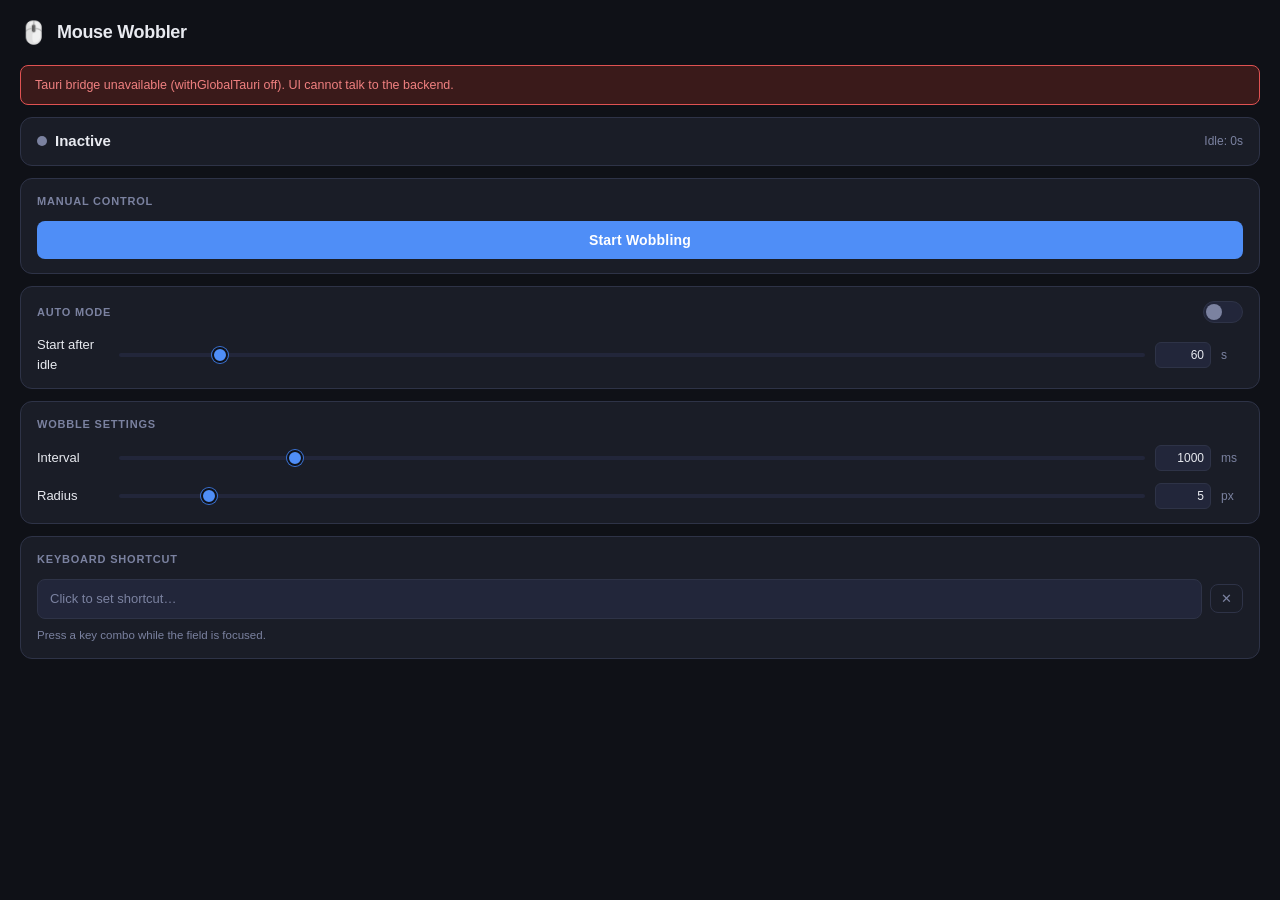
==== ui/index.html @ 999ea003 "chore: initial commit — Tauri v2 mouse wobbler + release CI Add GitHub Actions workflow to build App" ====
<!DOCTYPE html>
<html lang="en">
<head>
  <meta charset="UTF-8" />
  <meta name="viewport" content="width=device-width, initial-scale=1.0" />
  <title>Mouse Wobbler</title>
  <link rel="stylesheet" href="styles.css" />
</head>
<body>
  <div class="app">
    <!-- Header -->
    <header>
      <div class="header-icon">🖱️</div>
      <h1>Mouse Wobbler</h1>
    </header>

    <!-- Error banner -->
    <div id="error-banner" class="error-banner hidden">
      <span id="error-text"></span>
    </div>

    <!-- Status card -->
    <div class="card status-card">
      <div class="status-row">
        <div class="status-dot-wrap">
          <span id="status-dot" class="dot dot-inactive"></span>
          <span id="status-label">Inactive</span>
        </div>
        <div id="idle-display" class="idle-display">Idle: 0s</div>
      </div>
    </div>

    <!-- Manual toggle -->
    <div class="card">
      <div class="card-title">Manual Control</div>
      <button id="main-btn" class="main-btn" onclick="handleMainBtn()">
        Start Wobbling
      </button>
    </div>

    <!-- Auto mode -->
    <div class="card">
      <div class="card-title">
        Auto Mode
        <label class="toggle">
          <input type="checkbox" id="auto-mode-toggle" onchange="handleAutoModeChange()" />
          <span class="slider"></span>
        </label>
      </div>
      <div class="setting-row">
        <label>Start after idle</label>
        <div class="slider-group">
          <input type="range" id="idle-threshold" min="5" max="600" step="5" value="60"
            oninput="handleIdleThreshold(this.value)" />
          <input type="number" id="idle-threshold-input" class="val-input" min="5" max="600" step="5" value="60"
            onchange="handleIdleInput(this.value)" />
          <span class="unit">s</span>
        </div>
      </div>
    </div>

    <!-- Wobble settings -->
    <div class="card">
      <div class="card-title">Wobble Settings</div>
      <div class="setting-row">
        <label>Interval</label>
        <div class="slider-group">
          <input type="range" id="wobble-interval" min="200" max="5000" step="100" value="1000"
            oninput="handleInterval(this.value)" />
          <input type="number" id="wobble-interval-input" class="val-input" min="200" max="5000" step="100" value="1000"
            onchange="handleIntervalInput(this.value)" />
          <span class="unit">ms</span>
        </div>
      </div>
      <div class="setting-row">
        <label>Radius</label>
        <div class="slider-group">
          <input type="range" id="wobble-radius" min="1" max="50" step="1" value="5"
            oninput="handleRadius(this.value)" />
          <input type="number" id="wobble-radius-input" class="val-input" min="1" max="50" step="1" value="5"
            onchange="handleRadiusInput(this.value)" />
          <span class="unit">px</span>
        </div>
      </div>
    </div>

    <!-- Keyboard shortcut -->
    <div class="card">
      <div class="card-title">Keyboard Shortcut</div>
      <div class="shortcut-row">
        <div id="shortcut-display" class="shortcut-display" tabindex="0"
          onclick="startRecording()"
          onkeydown="captureShortcut(event)"
          onblur="stopRecording()">
          Click to set shortcut…
        </div>
        <button class="clear-btn" onclick="clearShortcut()">✕</button>
      </div>
      <p id="shortcut-hint" class="hint">Press a key combo while the field is focused.</p>
    </div>
  </div>

  <script src="main.js"></script>
</body>
</html>
---- ui/styles.css ----
/* ── Reset & base ──────────────────────────────────────────────────────────── */
*, *::before, *::after { box-sizing: border-box; margin: 0; padding: 0; }

:root {
  --bg:        #0f1117;
  --surface:   #1a1d27;
  --surface2:  #22263a;
  --border:    #2e3347;
  --accent:    #4f8ef7;
  --accent-h:  #6aa3ff;
  --accent-d:  #3a72d4;
  --red:       #e05252;
  --green:     #4caf7d;
  --text:      #e8eaf0;
  --muted:     #7b82a0;
  --radius:    12px;
  --radius-sm: 8px;
}

body {
  background: var(--bg);
  color: var(--text);
  font-family: -apple-system, BlinkMacSystemFont, "Segoe UI", Roboto, sans-serif;
  font-size: 14px;
  line-height: 1.5;
  user-select: none;
  overflow-x: hidden;
}

/* ── Layout ────────────────────────────────────────────────────────────────── */
.app {
  padding: 16px 20px 24px;
  display: flex;
  flex-direction: column;
  gap: 12px;
  min-height: 100vh;
}

/* ── Header ────────────────────────────────────────────────────────────────── */
header {
  display: flex;
  align-items: center;
  gap: 10px;
  padding-bottom: 4px;
}
.header-icon { font-size: 22px; }
h1 {
  font-size: 18px;
  font-weight: 700;
  letter-spacing: -0.3px;
  color: var(--text);
}

/* ── Error banner ──────────────────────────────────────────────────────────── */
.error-banner {
  background: #3a1a1a;
  border: 1px solid var(--red);
  border-radius: var(--radius-sm);
  padding: 10px 14px;
  font-size: 12.5px;
  color: #f08080;
  line-height: 1.45;
}
.hidden { display: none !important; }

/* ── Cards ─────────────────────────────────────────────────────────────────── */
.card {
  background: var(--surface);
  border: 1px solid var(--border);
  border-radius: var(--radius);
  padding: 14px 16px;
  display: flex;
  flex-direction: column;
  gap: 12px;
}

.card-title {
  font-size: 11px;
  font-weight: 600;
  text-transform: uppercase;
  letter-spacing: 0.8px;
  color: var(--muted);
  display: flex;
  justify-content: space-between;
  align-items: center;
}

/* ── Status card ────────────────────────────────────────────────────────────── */
.status-card { padding: 12px 16px; }

.status-row {
  display: flex;
  align-items: center;
  justify-content: space-between;
}

.status-dot-wrap {
  display: flex;
  align-items: center;
  gap: 8px;
  font-weight: 600;
  font-size: 15px;
}

.dot {
  width: 10px;
  height: 10px;
  border-radius: 50%;
  flex-shrink: 0;
  transition: background 0.3s, box-shadow 0.3s;
}

.dot-inactive { background: var(--muted); }
.dot-wobbling {
  background: var(--green);
  box-shadow: 0 0 8px var(--green);
  animation: pulse 1.2s ease-in-out infinite;
}
.dot-auto {
  background: var(--accent);
  box-shadow: 0 0 8px var(--accent);
  animation: pulse 2s ease-in-out infinite;
}

@keyframes pulse {
  0%, 100% { opacity: 1; transform: scale(1); }
  50%       { opacity: 0.65; transform: scale(1.2); }
}

.idle-display {
  font-size: 12px;
  color: var(--muted);
  font-variant-numeric: tabular-nums;
}

/* ── Main toggle button ─────────────────────────────────────────────────────── */
.main-btn {
  width: 100%;
  padding: 11px;
  border-radius: var(--radius-sm);
  border: none;
  font-size: 14px;
  font-weight: 600;
  cursor: pointer;
  transition: background 0.2s, transform 0.1s;
  background: var(--accent);
  color: #fff;
  letter-spacing: 0.2px;
}
.main-btn:hover { background: var(--accent-h); }
.main-btn:active { transform: scale(0.98); }
.main-btn.active {
  background: var(--red);
}
.main-btn.active:hover { background: #e87070; }

/* ── Toggle switch ──────────────────────────────────────────────────────────── */
.toggle {
  position: relative;
  display: inline-block;
  width: 40px;
  height: 22px;
  flex-shrink: 0;
}
.toggle input { opacity: 0; width: 0; height: 0; }
.slider {
  position: absolute;
  inset: 0;
  background: var(--surface2);
  border-radius: 22px;
  cursor: pointer;
  transition: background 0.25s;
  border: 1px solid var(--border);
}
.slider::before {
  content: "";
  position: absolute;
  width: 16px;
  height: 16px;
  left: 2px;
  top: 2px;
  background: var(--muted);
  border-radius: 50%;
  transition: transform 0.25s, background 0.25s;
}
.toggle input:checked + .slider { background: var(--accent); border-color: var(--accent-d); }
.toggle input:checked + .slider::before {
  transform: translateX(18px);
  background: #fff;
}

/* ── Slider settings ─────────────────────────────────────────────────────────── */
.setting-row {
  display: flex;
  align-items: center;
  gap: 10px;
}
.setting-row label {
  width: 72px;
  flex-shrink: 0;
  font-size: 13px;
  color: var(--text);
}
.slider-group {
  display: flex;
  align-items: center;
  gap: 10px;
  flex: 1;
}
input[type="range"] {
  flex: 1;
  height: 4px;
  -webkit-appearance: none;
  appearance: none;
  background: var(--surface2);
  border-radius: 4px;
  outline: none;
  cursor: pointer;
}
input[type="range"]::-webkit-slider-thumb {
  -webkit-appearance: none;
  width: 16px;
  height: 16px;
  border-radius: 50%;
  background: var(--accent);
  border: 2px solid var(--bg);
  box-shadow: 0 0 0 1px var(--accent-d);
  transition: background 0.2s;
}
input[type="range"]::-webkit-slider-thumb:hover { background: var(--accent-h); }

/* Editable value input that sits beside each slider. */
.val-input {
  width: 56px;
  flex-shrink: 0;
  padding: 5px 6px;
  font-size: 12px;
  text-align: right;
  font-variant-numeric: tabular-nums;
  color: var(--text);
  background: var(--surface2);
  border: 1px solid var(--border);
  border-radius: 6px;
  outline: none;
  transition: border-color 0.2s, color 0.2s;
  -moz-appearance: textfield;
}
.val-input:focus {
  border-color: var(--accent);
  color: var(--accent);
}
/* Hide the spinner arrows for a cleaner, themed look. */
.val-input::-webkit-outer-spin-button,
.val-input::-webkit-inner-spin-button {
  -webkit-appearance: none;
  margin: 0;
}

.unit {
  font-size: 12px;
  color: var(--muted);
  min-width: 22px;
  text-align: left;
}

/* ── Shortcut ────────────────────────────────────────────────────────────────── */
.shortcut-row {
  display: flex;
  align-items: center;
  gap: 8px;
}

.shortcut-display {
  flex: 1;
  padding: 9px 12px;
  border-radius: var(--radius-sm);
  border: 1px solid var(--border);
  background: var(--surface2);
  color: var(--muted);
  font-size: 13px;
  cursor: pointer;
  outline: none;
  transition: border-color 0.2s, color 0.2s;
  min-height: 38px;
  display: flex;
  align-items: center;
}
.shortcut-display:focus,
.shortcut-display.recording {
  border-color: var(--accent);
  color: var(--accent);
}
.shortcut-display.has-value {
  color: var(--text);
}

.shortcut-key {
  display: inline-block;
  background: var(--surface);
  border: 1px solid var(--border);
  border-radius: 5px;
  padding: 2px 7px;
  font-size: 12px;
  margin: 0 2px;
  font-family: monospace;
}

.clear-btn {
  padding: 6px 10px;
  background: transparent;
  border: 1px solid var(--border);
  border-radius: var(--radius-sm);
  color: var(--muted);
  cursor: pointer;
  font-size: 13px;
  transition: color 0.2s, border-color 0.2s;
}
.clear-btn:hover { color: var(--red); border-color: var(--red); }

.hint {
  font-size: 11.5px;
  color: var(--muted);
  margin-top: -4px;
}
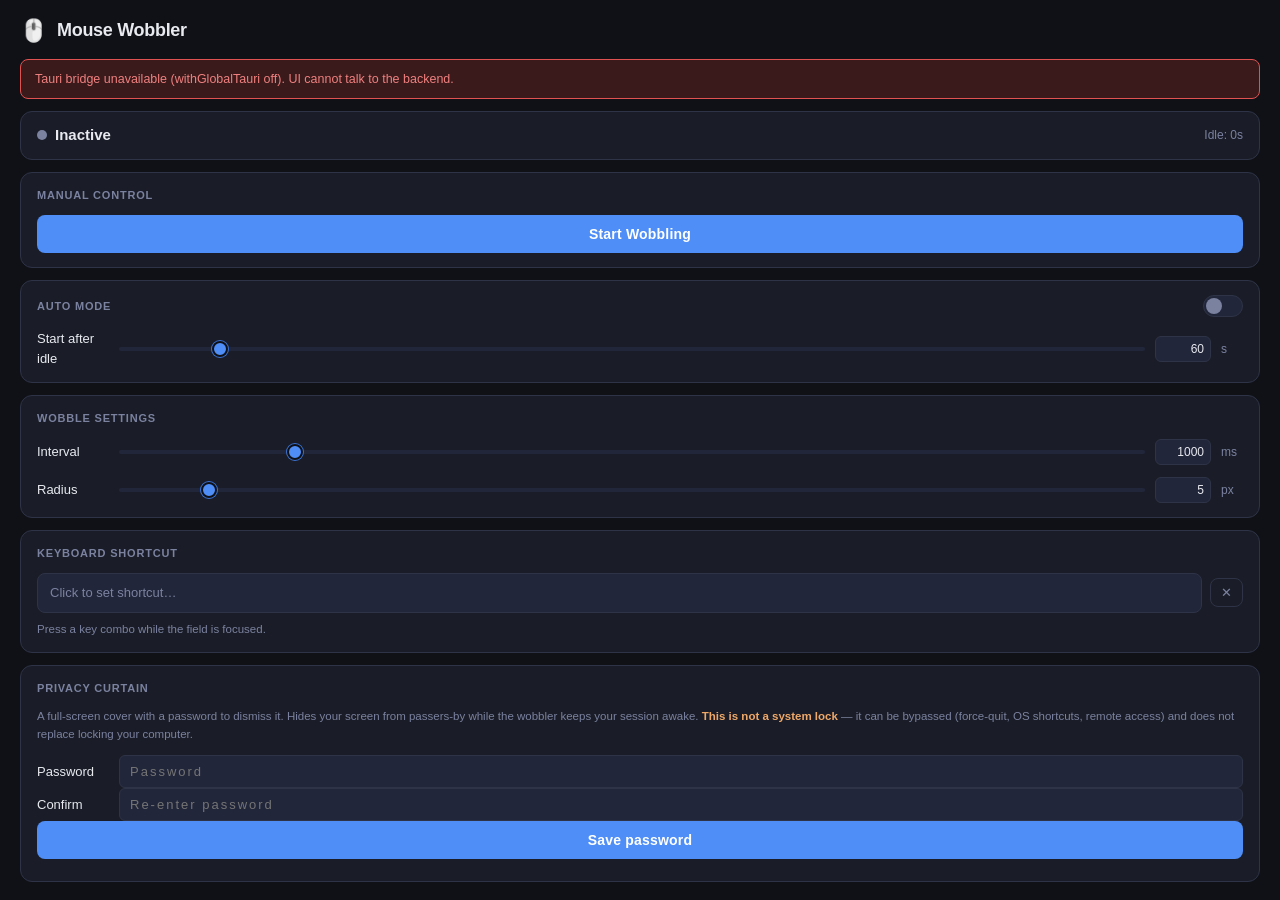
==== commit c65bea13: "feat: privacy curtain with cross-desktop coverage Add an opt-in privacy curtain: a full-screen, alwa" ====
--- a/ui/index.html
+++ b/ui/index.html
@@ -7,13 +7,14 @@
   <link rel="stylesheet" href="styles.css" />
 </head>
 <body>
-  <div class="app">
-    <!-- Header -->
-    <header>
-      <div class="header-icon">🖱️</div>
-      <h1>Mouse Wobbler</h1>
-    </header>
+  <!-- Fixed top bar: stays put so scrolling content can never slide up under
+       the native title bar / traffic-light buttons. -->
+  <header>
+    <div class="header-icon">🖱️</div>
+    <h1>Mouse Wobbler</h1>
+  </header>
 
+  <main class="scroll">
     <!-- Error banner -->
     <div id="error-banner" class="error-banner hidden">
       <span id="error-text"></span>
@@ -98,7 +99,63 @@
       </div>
       <p id="shortcut-hint" class="hint">Press a key combo while the field is focused.</p>
     </div>
-  </div>
+
+    <!-- Privacy curtain -->
+    <div class="card">
+      <div class="card-title">Privacy Curtain</div>
+      <p class="hint curtain-disclaimer">
+        A full-screen cover with a password to dismiss it. Hides your screen from
+        passers-by while the wobbler keeps your session awake.
+        <strong>This is not a system lock</strong> — it can be bypassed
+        (force-quit, OS shortcuts, remote access) and does not replace locking
+        your computer.
+      </p>
+
+      <!-- Shown when no password is set yet, and when changing the password -->
+      <div id="curtain-setup">
+        <div class="setting-row">
+          <label>Password</label>
+          <div class="slider-group">
+            <input type="password" id="curtain-pw" class="curtain-pw-input"
+              placeholder="Password" autocomplete="off" spellcheck="false" />
+          </div>
+        </div>
+        <div class="setting-row">
+          <label>Confirm</label>
+          <div class="slider-group">
+            <input type="password" id="curtain-pw2" class="curtain-pw-input"
+              placeholder="Re-enter password" autocomplete="off" spellcheck="false" />
+          </div>
+        </div>
+        <div class="curtain-setup-actions">
+          <button class="main-btn" onclick="handleSetCurtainPassword()">Save password</button>
+          <button id="curtain-cancel-btn" class="link-btn hidden" onclick="handleCancelChangePassword()">
+            Cancel
+          </button>
+        </div>
+      </div>
+
+      <!-- Shown once a password exists -->
+      <div id="curtain-active" class="hidden">
+        <button id="arm-curtain-btn" class="main-btn" onclick="handleArmCurtain()">
+          Cover Screen Now
+        </button>
+        <div class="curtain-toggle-row">
+          <span class="curtain-toggle-label">Auto-cover when auto mode starts</span>
+          <label class="toggle">
+            <input type="checkbox" id="curtain-auto-toggle" onchange="handleCurtainAutoToggle()" />
+            <span class="slider"></span>
+          </label>
+        </div>
+        <div class="curtain-actions">
+          <button class="link-btn" onclick="showChangeCurtainPassword()">Change password</button>
+          <button class="link-btn danger" onclick="handleClearCurtainPassword()">Remove password</button>
+        </div>
+      </div>
+
+      <p id="curtain-hint" class="hint"></p>
+    </div>
+  </main>
 
   <script src="main.js"></script>
 </body>
--- a/ui/styles.css
+++ b/ui/styles.css
@@ -24,24 +24,33 @@
   font-size: 14px;
   line-height: 1.5;
   user-select: none;
-  overflow-x: hidden;
+  /* Lock the body to the window and let only the card list scroll (below). This
+     keeps the header fixed and clips scrolling content to its own box so it can
+     never ride up under the native title bar. */
+  height: 100vh;
+  overflow: hidden;
+  display: flex;
+  flex-direction: column;
 }
 
 /* ── Layout ────────────────────────────────────────────────────────────────── */
-.app {
-  padding: 16px 20px 24px;
+.scroll {
+  flex: 1;
+  overflow-y: auto;
   display: flex;
   flex-direction: column;
   gap: 12px;
-  min-height: 100vh;
+  padding: 4px 20px 24px;
 }
 
 /* ── Header ────────────────────────────────────────────────────────────────── */
 header {
+  flex-shrink: 0;
   display: flex;
   align-items: center;
   gap: 10px;
-  padding-bottom: 4px;
+  background: var(--bg);
+  padding: 14px 20px 8px;
 }
 .header-icon { font-size: 22px; }
 h1 {
@@ -322,3 +331,126 @@
   color: var(--muted);
   margin-top: -4px;
 }
+
+/* ── Privacy curtain (settings card) ──────────────────────────────────────────── */
+.curtain-disclaimer { margin-top: 0; line-height: 1.5; }
+.curtain-disclaimer strong { color: #f0a868; }
+
+.curtain-pw-input {
+  flex: 1;
+  padding: 8px 10px;
+  font-size: 13px;
+  letter-spacing: 2px;
+  color: var(--text);
+  background: var(--surface2);
+  border: 1px solid var(--border);
+  border-radius: 6px;
+  outline: none;
+  transition: border-color 0.2s;
+}
+.curtain-pw-input:focus { border-color: var(--accent); }
+
+.curtain-setup-actions {
+  display: flex;
+  flex-direction: column;
+  gap: 8px;
+  align-items: center;
+}
+
+.curtain-toggle-row {
+  display: flex;
+  align-items: center;
+  justify-content: space-between;
+  margin-top: 10px;
+}
+.curtain-toggle-label { font-size: 13px; color: var(--text); }
+
+.curtain-actions {
+  display: flex;
+  justify-content: space-between;
+  margin-top: 10px;
+}
+.link-btn {
+  background: none;
+  border: none;
+  color: var(--muted);
+  font-size: 12px;
+  cursor: pointer;
+  padding: 2px 0;
+  transition: color 0.2s;
+}
+.link-btn:hover { color: var(--accent-h); }
+.link-btn.danger:hover { color: var(--red); }
+
+/* ── Privacy curtain (full-screen unlock page) ────────────────────────────────── */
+.curtain-body {
+  /* Opaque cover; the page fills its borderless window edge-to-edge. */
+  overflow: hidden;
+}
+.curtain {
+  position: fixed;
+  inset: 0;
+  background: radial-gradient(circle at 50% 40%, #161a24 0%, #0b0d12 100%);
+  display: flex;
+  flex-direction: column;
+  align-items: center;
+  justify-content: center;
+  gap: 14px;
+  padding: 24px;
+  text-align: center;
+}
+.curtain-icon { font-size: 52px; }
+.curtain-title {
+  font-size: 26px;
+  font-weight: 700;
+  letter-spacing: -0.5px;
+}
+.curtain-sub {
+  font-size: 14px;
+  color: var(--muted);
+  margin-bottom: 8px;
+}
+.curtain-form {
+  display: flex;
+  gap: 10px;
+  width: min(420px, 80vw);
+}
+.curtain-input {
+  flex: 1;
+  padding: 13px 16px;
+  font-size: 16px;
+  letter-spacing: 3px;
+  color: var(--text);
+  background: var(--surface);
+  border: 1px solid var(--border);
+  border-radius: var(--radius-sm);
+  outline: none;
+  transition: border-color 0.2s;
+}
+.curtain-input:focus { border-color: var(--accent); }
+.curtain-btn {
+  padding: 13px 22px;
+  font-size: 15px;
+  font-weight: 600;
+  color: #fff;
+  background: var(--accent);
+  border: none;
+  border-radius: var(--radius-sm);
+  cursor: pointer;
+  transition: background 0.2s, transform 0.1s;
+}
+.curtain-btn:hover { background: var(--accent-h); }
+.curtain-btn:active { transform: scale(0.98); }
+.curtain-error {
+  min-height: 18px;
+  font-size: 13px;
+  color: #f08080;
+}
+
+/* Wrong-password feedback: a brief horizontal shake. */
+.shake { animation: shake 0.4s ease; }
+@keyframes shake {
+  0%, 100% { transform: translateX(0); }
+  20%, 60% { transform: translateX(-8px); }
+  40%, 80% { transform: translateX(8px); }
+}
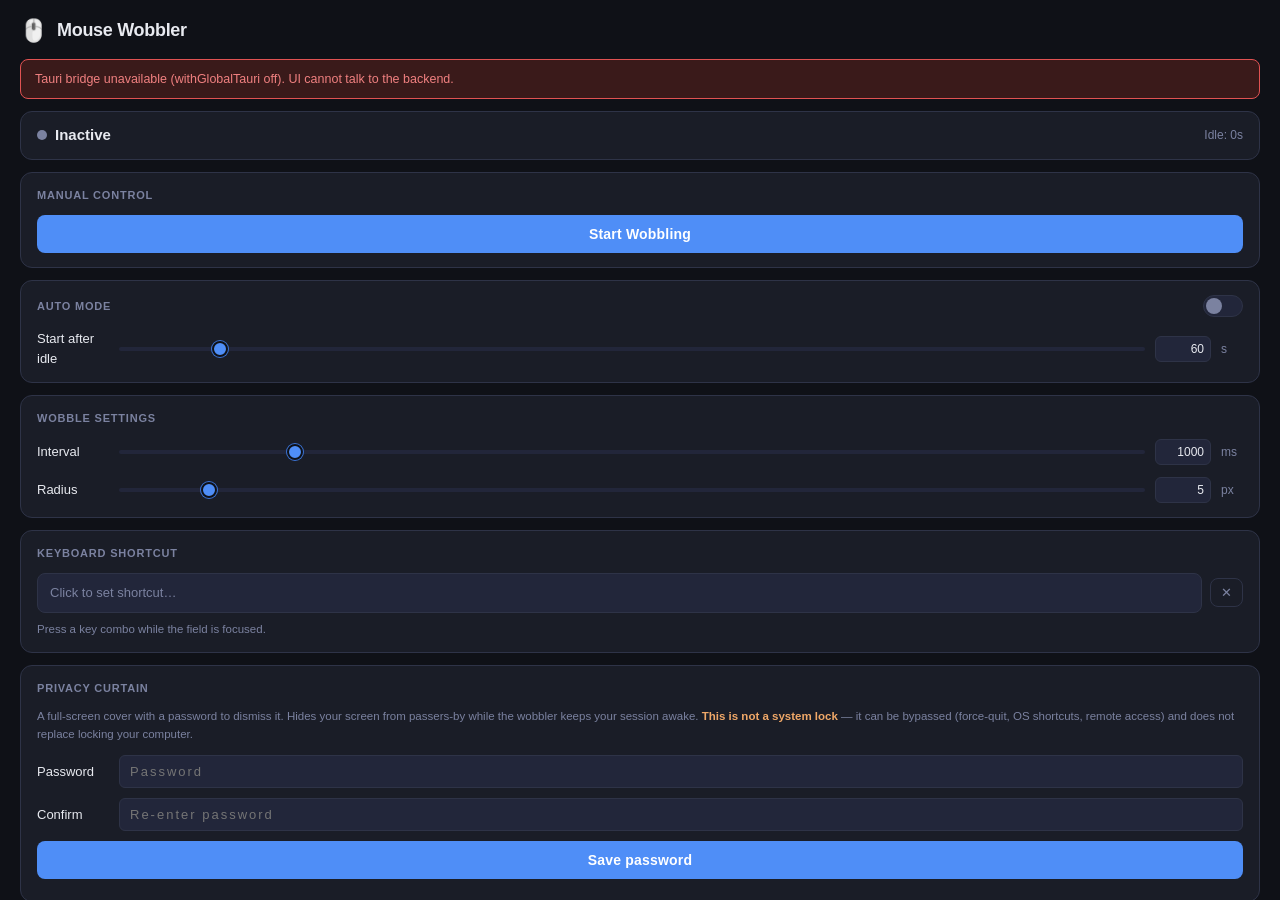
==== commit 30eef223: "fix(ui): keep the curtain Save-password button full width Add spacing between the password/confirm/s" ====
--- a/ui/index.html
+++ b/ui/index.html
@@ -112,7 +112,7 @@
       </p>
 
       <!-- Shown when no password is set yet, and when changing the password -->
-      <div id="curtain-setup">
+      <div id="curtain-setup" class="curtain-setup">
         <div class="setting-row">
           <label>Password</label>
           <div class="slider-group">
--- a/ui/styles.css
+++ b/ui/styles.css
@@ -350,6 +350,12 @@
 }
 .curtain-pw-input:focus { border-color: var(--accent); }
 
+.curtain-setup {
+    display: flex;
+    flex-direction: column;
+    gap: 10px;
+}
+
 .curtain-setup-actions {
   display: flex;
   flex-direction: column;
@@ -384,13 +390,42 @@
 
 /* ── Privacy curtain (full-screen unlock page) ────────────────────────────────── */
 .curtain-body {
-  /* Opaque cover; the page fills its borderless window edge-to-edge. */
+  /* Opaque cover; the page fills its borderless window edge-to-edge. The
+     gradient is the always-present base and the fallback when no wallpaper loads. */
   overflow: hidden;
-}
+  background: radial-gradient(circle at 50% 40%, #161a24 0%, #0b0d12 100%);
+}
+
+/* Live NASA wallpaper, behind everything; hidden until it fully loads, then
+   cross-fades in over the gradient. */
+.curtain-wallpaper {
+  position: fixed;
+  inset: 0;
+  width: 100%;
+  height: 100%;
+  object-fit: cover;
+  opacity: 0;
+  transition: opacity 1.4s ease;
+  z-index: 0;
+}
+.curtain-wallpaper.loaded { opacity: 1; }
+
+/* Darkening scrim over the wallpaper so the prompt stays legible on any photo. */
+.curtain-scrim {
+  position: fixed;
+  inset: 0;
+  z-index: 1;
+  background: radial-gradient(
+    circle at 50% 42%,
+    rgba(8, 10, 15, 0.5) 0%,
+    rgba(8, 10, 15, 0.84) 100%
+  );
+}
+
 .curtain {
   position: fixed;
   inset: 0;
-  background: radial-gradient(circle at 50% 40%, #161a24 0%, #0b0d12 100%);
+  z-index: 2;
   display: flex;
   flex-direction: column;
   align-items: center;
@@ -454,3 +489,20 @@
   20%, 60% { transform: translateX(-8px); }
   40%, 80% { transform: translateX(8px); }
 }
+
+/* Wallpaper attribution, bottom-right; appears only once an image loads. */
+.curtain-credit {
+  position: fixed;
+  right: 16px;
+  bottom: 12px;
+  z-index: 2;
+  max-width: 60vw;
+  font-size: 11px;
+  color: rgba(232, 234, 240, 0.55);
+  text-align: right;
+  text-shadow: 0 1px 3px rgba(0, 0, 0, 0.8);
+  opacity: 0;
+  transition: opacity 0.8s ease;
+  pointer-events: none;
+}
+.curtain-credit.visible { opacity: 1; }
